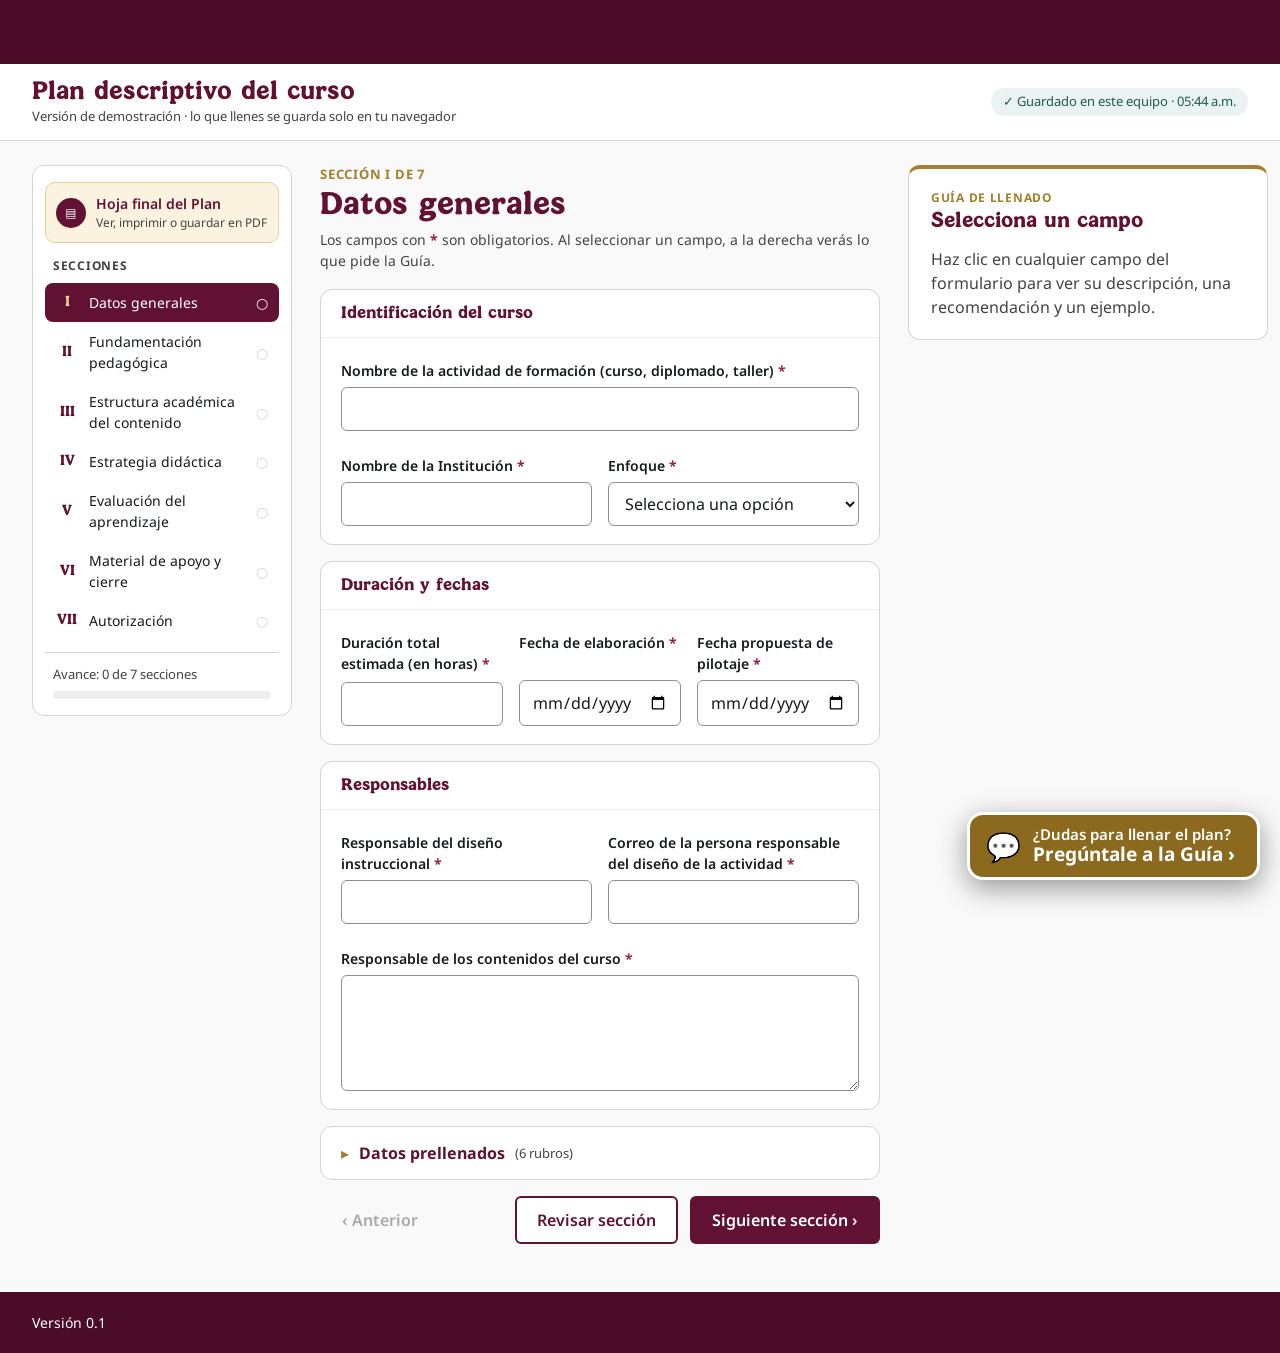
==== index.html @ 4b9a834b "Versión de demostración del Plan descriptivo (sin logos, sin video, sin nube)" ====
<!doctype html>
<html lang="es">
<head>
  <meta charset="utf-8">
  <meta name="viewport" content="width=device-width, initial-scale=1">
  <title>Plan descriptivo del curso</title>
  <link rel="icon" href="favicon.svg" type="image/svg+xml">
  <link rel="stylesheet" href="css/estilos.css">
  <script type="module" src="js/app.js"></script>
  <script type="module" src="js/nube.js"></script>
  <script type="module" src="js/asistente.js"></script>
</head>
<body>
  <header class="snd-header">
  </header>

  <div class="barra-titulo">
    <div class="barra-titulo__marca">
      <div>
        <h1>Plan descriptivo del curso</h1>
        <p>Versión de demostración · lo que llenes se guarda solo en tu navegador</p>
      </div>
    </div>
    <span id="estado-guardado" class="estado" role="status" aria-live="polite"></span>
  </div>

  <div class="disposicion">
    <!-- Izquierda: secciones y avance -->
    <nav class="menu" aria-label="Secciones del plan descriptivo">
      <button type="button" id="menu-video" class="menu__video" hidden>
        <span class="menu__video-icono" aria-hidden="true">▶</span>
        <span>Video tutorial<small>Cómo llenar el plan · 15 min</small></span>
      </button>
      <a href="plan.html" id="menu-hoja" class="menu__video" target="_blank" rel="noopener">
        <span class="menu__video-icono" aria-hidden="true">▤</span>
        <span>Hoja final del Plan<small>Ver, imprimir o guardar en PDF</small></span>
      </a>
      <button type="button" id="menu-nube" class="menu__video" hidden>
        <span class="menu__video-icono" aria-hidden="true">☁</span>
        <span>Guardar en la nube<small id="menu-nube-folio">Guardar o abrir con folio</small></span>
      </button>
      <p class="menu__titulo">Secciones</p>
      <ol id="menu-secciones" class="menu__lista"></ol>
      <div class="avance">
        <p class="avance__texto" id="avance-texto"></p>
        <div class="avance__barra" aria-hidden="true"><div class="avance__relleno" id="avance-relleno"></div></div>
      </div>
    </nav>

    <!-- Centro: formulario de la sección -->
    <main class="contenido" aria-labelledby="titulo-seccion">
      <!-- Vista del video tutorial -->
      <section id="vista-video" class="video" hidden aria-labelledby="titulo-video">
        <p class="contenido__seccion">Video tutorial</p>
        <h2 id="titulo-video">Cómo llenar el plan descriptivo</h2>
        <div class="video__marco">
          <video id="reproductor" controls preload="metadata" playsinline></video>
        </div>
        <p class="video__ahora" id="capitulo-actual" aria-live="polite"></p>
        <button type="button" id="volver-seccion" class="boton boton--secundario">‹ Volver al formulario</button>
      </section>

      <!-- Vista del formulario de una sección -->
      <div id="vista-seccion">
      <div class="contenido__cabeza">
        <div>
          <p class="contenido__seccion" id="numero-seccion"></p>
          <h2 id="titulo-seccion"></h2>
        </div>
        <button type="button" id="ver-video" class="boton boton--video" hidden>▶ Ver esta parte en el video</button>
      </div>
      <p class="contenido__ayuda">Los campos con <span class="obligatorio">*</span> son obligatorios. Al seleccionar un campo, a la derecha verás lo que pide la Guía.</p>
      <form id="formulario" novalidate></form>
      <div class="acciones">
        <button type="button" id="anterior" class="boton boton--fantasma">‹ Anterior</button>
        <span class="acciones__espacio"></span>
        <button type="button" id="revisar" class="boton boton--secundario">Revisar sección</button>
        <button type="button" id="siguiente" class="boton boton--primario">Siguiente sección ›</button>
      </div>
      </div>
    </main>

    <!-- Derecha: Guía del campo activo -->
    <!-- Derecha (vista de video): capítulos -->
    <aside class="capitulos" id="panel-capitulos" hidden aria-labelledby="capitulos-titulo">
      <p class="guia__etiqueta">Capítulos</p>
      <h3 id="capitulos-titulo">Ir a una parte del video</h3>
      <ol id="lista-capitulos" class="capitulos__lista"></ol>
    </aside>

    <aside class="guia" aria-live="polite" aria-labelledby="guia-titulo">
      <p class="guia__etiqueta">Guía de llenado</p>
      <h3 id="guia-titulo">Selecciona un campo</h3>
      <div id="guia-contenido">
        <p class="guia__vacia">Haz clic en cualquier campo del formulario para ver su descripción, una recomendación y un ejemplo.</p>
      </div>
    </aside>
  </div>

  <!-- Ventana "Guardar en la nube" con el semáforo del estado (public/js/nube.js) -->
  <dialog id="dialogo-nube" class="nube" aria-labelledby="nube-titulo">
    <div class="nube__cabeza">
      <h2 id="nube-titulo">Guardar en la nube institucional</h2>
      <button type="button" id="nube-cerrar" class="nube__cerrar" aria-label="Cerrar">×</button>
    </div>
    <div id="nube-estado" class="nube__estado" hidden></div>
    <section class="nube__parte">
      <h3>Guardar este plan</h3>
      <p>Se guardará todo lo que llevas capturado en la carpeta de este curso en la nube institucional. Puedes volver a guardarlo las veces que quieras: cada vez queda como una versión nueva.</p>
      <div class="nube__botones">
        <button type="button" id="nube-enviar" class="boton boton--primario">Guardar en la nube</button>
        <button type="button" id="nube-revision" class="boton boton--secundario" hidden>Enviar a revisión</button>
      </div>
      <p id="nube-revision-nota" class="nube__nota" hidden></p>
    </section>
    <section class="nube__parte">
      <h3>Abrir un plan guardado</h3>
      <p>Escribe el folio y el correo del responsable del diseño. Lo que tengas ahora en este navegador se reemplazará.</p>
      <div class="nube__recuperar">
        <label for="nube-folio-entrada" class="nube__oculto">Folio</label>
        <input type="text" id="nube-folio-entrada" class="nube__folio-entrada" placeholder="PD-XXXXXXXX" autocomplete="off" spellcheck="false">
        <label for="nube-correo-entrada" class="nube__oculto">Correo del responsable del diseño</label>
        <input type="email" id="nube-correo-entrada" placeholder="correo@ejemplo.gob.mx" autocomplete="email">
        <button type="button" id="nube-recuperar" class="boton boton--secundario">Abrir</button>
      </div>
    </section>
    <details class="nube__parte nube__dceve">
      <summary>Revisión (solo DCEVE)</summary>
      <p>Para abrir un plan y cambiar su estado se necesita la clave de revisión.</p>
      <div class="nube__recuperar">
        <label for="rev-folio" class="nube__oculto">Folio</label>
        <input type="text" id="rev-folio" class="nube__folio-entrada" placeholder="PD-XXXXXXXX" autocomplete="off" spellcheck="false">
        <label for="rev-clave" class="nube__oculto">Clave de revisión</label>
        <input type="password" id="rev-clave" placeholder="Clave de revisión" autocomplete="off">
        <button type="button" id="rev-abrir" class="boton boton--secundario">Abrir</button>
      </div>
      <label for="rev-estado" class="nube__etiqueta">Nuevo estado</label>
      <select id="rev-estado">
        <option value="">Selecciona…</option>
        <option value="observaciones">🔴 Con observaciones</option>
        <option value="autorizado">🟢 Autorizado</option>
        <option value="elaboracion">⚪ Regresar a «En elaboración»</option>
      </select>
      <label for="rev-comentario" class="nube__etiqueta">Observaciones para la persona responsable</label>
      <textarea id="rev-comentario" rows="3" placeholder="Qué debe corregir (obligatorio si hay observaciones)"></textarea>
      <button type="button" id="rev-cambiar" class="boton boton--primario">Cambiar estado</button>
    </details>
    <p id="nube-mensaje" class="nube__mensaje" role="status" aria-live="polite"></p>
  </dialog>

  <!-- "Pregúntale a la Guía": responde solo con el texto de la Guía de llenado (public/js/asistente.js) -->
  <button type="button" id="asistente-abrir" class="asistente-abrir" aria-controls="asistente" aria-expanded="false">
    <span class="asistente-abrir__icono" aria-hidden="true">💬</span>
    <span class="asistente-abrir__texto"><small>¿Dudas para llenar el plan?</small><strong>Pregúntale a la Guía ›</strong></span>
  </button>
  <section id="asistente" class="asistente" hidden aria-labelledby="asistente-titulo">
    <div class="asistente__cabeza">
      <h2 id="asistente-titulo">Pregúntale a la Guía</h2>
      <button type="button" id="asistente-cerrar" class="nube__cerrar" aria-label="Cerrar">×</button>
    </div>
    <div id="asistente-conversacion" class="asistente__conversacion" role="log" aria-live="polite"></div>
    <form id="asistente-formulario" class="asistente__pie">
      <label for="asistente-pregunta" class="nube__oculto">Escribe tu pregunta</label>
      <input type="text" id="asistente-pregunta" placeholder="Escribe tu pregunta" autocomplete="off" maxlength="300">
      <button type="submit" class="boton boton--primario">Enviar</button>
    </form>
  </section>

  <footer class="snd-footer">
    <span>Versión 0.1</span>
  </footer>
</body>
</html>
---- css/estilos.css ----
/* Estilos del asistente "Plan descriptivo" — Sistema Nacional de Diseño, paleta guinda (proyecto federal).
   Patria solo en títulos; Noto Sans en todo lo demás. Las fuentes viven en /snd/fuentes (sin internet).
   Disposición: menú de secciones (izquierda) · formulario en bloques (centro) · Guía fija (derecha). */
@font-face { font-family: "Patria"; src: url("../snd/fuentes/Patria_Regular.otf") format("opentype"); font-weight: 400; font-display: swap; }
@font-face { font-family: "Patria"; src: url("../snd/fuentes/Patria_Bold.otf") format("opentype"); font-weight: 700; font-display: swap; }
@font-face { font-family: "Noto Sans"; src: url("../snd/fuentes/NotoSans.ttf") format("truetype"); font-weight: 100 900; font-display: swap; }

:root {
  --guinda-950: #4A0C26;
  --guinda-900: #611232;
  --guinda-700: #9B2247;
  --guinda-50: #FBF6F8;
  --dorado: #A57F2C;
  --dorado-claro: #E6D194;
  --fondo: #F9F9F9;
  --blanco: #FFFFFF;
  --texto: #161A1D;
  --texto-2: #434343;
  --borde: #D4D4D4;
  --foco: #CE92A6;
  --error: #9B0F15;
  --exito: #1E5B4F;
  --menu: 260px;
}

* { box-sizing: border-box; }
/* La página ocupa al menos toda la pantalla: así el pie siempre queda hasta abajo */
body { margin: 0; min-height: 100vh; display: flex; flex-direction: column; background: var(--fondo); color: var(--texto); font-family: "Noto Sans", system-ui, sans-serif; font-size: 16px; line-height: 1.5; }
h1, h2, h3 { font-family: "Patria", Georgia, serif; font-weight: 700; color: var(--guinda-900); line-height: 1.2; }

/* ---------- Encabezado y pie oficiales ---------- */
.snd-header { background: var(--guinda-950); height: 64px; display: flex; align-items: center; padding: 0 32px; }
.snd-header__logo { height: 40px; }
.snd-footer { background: var(--guinda-950); color: var(--blanco); display: flex; align-items: center; justify-content: space-between; padding: 20px 32px; margin-top: auto; font-size: 14px; }
.snd-footer__logo { height: 36px; }

/* ---------- Barra de título (una sola franja) ---------- */
.barra-titulo { background: var(--blanco); border-bottom: 1px solid var(--borde); display: flex; align-items: center; justify-content: space-between; gap: 16px; padding: 14px 32px; }
.barra-titulo__marca { display: flex; align-items: center; gap: 18px; }
.barra-titulo__logo { height: 40px; }
.barra-titulo__separador { width: 1px; height: 40px; background: var(--dorado-claro); }
.barra-titulo h1 { font-size: 24px; margin: 0; }
.barra-titulo p { margin: 0; font-size: 13px; color: var(--texto-2); }
.estado { font-size: 13px; color: var(--exito); background: #EAF3F1; border-radius: 999px; padding: 4px 12px; white-space: nowrap; }
.estado:empty { display: none; }
.estado--alerta { color: var(--error); background: #FBECEC; }

/* ---------- Tres columnas ---------- */
/* Usa casi todo el ancho de la pantalla: el formulario y la Guía crecen (en monitores grandes hasta 2200 px) */
.disposicion { width: 100%; max-width: 2200px; margin: 24px auto 48px; padding: 0 32px; display: grid; grid-template-columns: var(--menu) minmax(560px, 1.6fr) minmax(360px, 1fr); gap: 28px; align-items: start; }

/* Menú de secciones */
.menu { position: sticky; top: 16px; background: var(--blanco); border: 1px solid var(--borde); border-radius: 12px; padding: 16px 12px; }
.menu__titulo { margin: 0 8px 8px; font-size: 12px; font-weight: 700; letter-spacing: .06em; text-transform: uppercase; color: var(--texto-2); }
.menu__lista { list-style: none; margin: 0; padding: 0; }
.menu__boton { width: 100%; display: grid; grid-template-columns: 28px 1fr 18px; align-items: center; gap: 8px; text-align: left; font: inherit; font-size: 14px; color: var(--texto); background: none; border: 0; border-radius: 8px; padding: 9px 8px; cursor: pointer; }
.menu__boton:hover { background: var(--guinda-50); }
.menu__boton:focus-visible { outline: 3px solid var(--foco); }
.menu__num { font-family: "Patria", serif; font-weight: 700; color: var(--guinda-900); text-align: center; }
.menu__estado { font-size: 14px; text-align: center; color: var(--borde); }
.menu__item--activo .menu__boton { background: var(--guinda-900); color: var(--blanco); }
.menu__item--activo .menu__num { color: var(--dorado-claro); }
.menu__item--completo .menu__estado { color: var(--exito); }
.menu__item--activo .menu__estado { color: var(--blanco); }
.menu__item--pendiente .menu__boton { color: #8F8F8F; cursor: default; }
.menu__item--pendiente .menu__boton:hover { background: none; }
.avance { border-top: 1px solid var(--borde); margin-top: 12px; padding: 12px 8px 0; }
.avance__texto { margin: 0 0 6px; font-size: 13px; color: var(--texto-2); }
.avance__barra { height: 8px; background: #EEE; border-radius: 999px; overflow: hidden; }
.avance__relleno { height: 100%; width: 0; background: var(--guinda-900); transition: width .3s; }

/* Contenido central */
.contenido__seccion { margin: 0; font-size: 13px; font-weight: 700; letter-spacing: .06em; text-transform: uppercase; color: var(--dorado); }
.contenido h2 { font-size: 30px; margin: 2px 0 6px; }
.contenido__ayuda { margin: 0 0 18px; color: var(--texto-2); font-size: 14px; }
.obligatorio { color: var(--guinda-700); font-weight: 700; }

.bloque { background: var(--blanco); border: 1px solid var(--borde); border-radius: 12px; margin-bottom: 16px; }
.bloque__titulo { display: flex; align-items: center; gap: 10px; margin: 0; padding: 14px 20px; border-bottom: 1px solid #EEE; font-size: 16px; font-weight: 700; color: var(--guinda-900); }
.bloque__cuerpo { display: grid; grid-template-columns: repeat(6, minmax(0, 1fr)); gap: 4px 16px; padding: 14px 20px 6px; }
.bloque__nota { grid-column: 1 / -1; margin: 0 0 6px; font-size: 14px; color: var(--texto-2); }
details.bloque > summary { list-style: none; cursor: pointer; }
details.bloque > summary::-webkit-details-marker { display: none; }
details.bloque > summary::before { content: "▸"; color: var(--dorado); transition: transform .15s; }
details.bloque[open] > summary::before { transform: rotate(90deg); }
details.bloque:not([open]) > summary { border-bottom: 0; }
.bloque__contador { font-weight: 400; font-size: 13px; color: var(--texto-2); }

.campo { grid-column: span 6; display: flex; flex-direction: column; padding: 8px 10px 12px; margin: 0 -10px; border-radius: 8px; transition: background .15s; }
.campo--3 { grid-column: span 3; }
.campo--2 { grid-column: span 2; }
.campo--activo { background: var(--guinda-50); }
.campo label { display: block; font-weight: 600; font-size: 14px; margin-bottom: auto; padding-bottom: 6px; }   /* empuja la casilla abajo: quedan parejas en el renglón */
.campo input, .campo select, .campo textarea { width: 100%; font: inherit; color: var(--texto); background: var(--blanco); border: 1px solid #8F8F8F; border-radius: 6px; padding: 9px 12px; }
.campo textarea { min-height: 96px; resize: vertical; }
.campo input:focus, .campo select:focus, .campo textarea:focus { outline: 3px solid var(--foco); outline-offset: 1px; border-color: var(--guinda-900); }
.campo input[readonly] { background: #F3F3F3; color: var(--texto-2); }
.campo--error input, .campo--error select, .campo--error textarea { border-color: var(--error); border-width: 2px; }
.campo__error { color: var(--error); font-size: 13px; margin: 4px 0 0; }

.acciones { display: flex; align-items: center; gap: 12px; flex-wrap: wrap; margin-top: 8px; }
.acciones__espacio { flex: 1; }
.boton { font: inherit; font-weight: 600; border-radius: 6px; padding: 10px 20px; cursor: pointer; border: 2px solid var(--guinda-900); }
.boton:focus-visible { outline: 3px solid var(--foco); outline-offset: 2px; }
.boton--primario { background: var(--guinda-900); color: var(--blanco); }
.boton--primario:hover { background: var(--guinda-950); }
.boton--secundario { background: var(--blanco); color: var(--guinda-900); }
.boton--fantasma { background: none; border-color: transparent; color: var(--guinda-900); }
.boton:disabled { background: #DDDDDD; border-color: #DDDDDD; color: #AAAAAA; cursor: not-allowed; }
.boton--fantasma:disabled { background: none; border-color: transparent; }

/* Guía */
/* La Guía se desliza hasta quedar a la altura del campo seleccionado (app.js le pone margin-top) */
.guia { position: relative; background: var(--blanco); border: 1px solid var(--borde); border-top: 4px solid var(--dorado); border-radius: 12px; padding: 20px 22px; transition: margin-top .35s ease; }
.guia--con-flecha::before { content: ""; position: absolute; left: -9px; top: var(--flecha, 28px); width: 16px; height: 16px; background: var(--blanco); border-left: 1px solid var(--borde); border-bottom: 1px solid var(--borde); transform: rotate(45deg); transition: top .35s ease; }
.guia__etiqueta { margin: 0 0 2px; font-size: 12px; font-weight: 700; letter-spacing: .06em; text-transform: uppercase; color: var(--dorado); }
.guia h3 { font-size: 20px; margin: 0 0 14px; }
.guia__vacia { color: var(--texto-2); margin: 0; }
.guia__bloque { margin-bottom: 16px; }
.guia__bloque h4 { margin: 0 0 4px; font-size: 14px; color: var(--guinda-900); }
.guia__bloque p { margin: 0; white-space: pre-line; font-size: 15px; }
.guia__bloque p { overflow-wrap: anywhere; }   /* enlaces largos (ej. referencias APA) no se salen del panel */
.guia__ejemplo { background: var(--fondo); border-left: 4px solid var(--dorado); padding: 10px 14px; border-radius: 6px; }
.guia__aviso { background: #FBF3DF; border-radius: 6px; padding: 10px 12px; font-size: 14px; margin: 0 0 14px; }

/* ---------- Pantallas más chicas ---------- */
@media (max-width: 1200px) {
  .disposicion { grid-template-columns: var(--menu) minmax(0, 1fr); }
  .guia { grid-column: 2; margin-top: 0 !important; }
  .guia--con-flecha::before { display: none; }
}
@media (max-width: 800px) {
  .disposicion { grid-template-columns: 1fr; }
  .menu { position: static; }
  .guia { grid-column: auto; }
  .campo--3, .campo--2 { grid-column: span 6; }
  .barra-titulo { flex-wrap: wrap; padding: 12px 16px; }
  .barra-titulo p { display: none; }
}

/* ---------- Lista de temas (objetivos específicos y otros rubros por tema) ---------- */
fieldset.campo { border: 0; min-width: 0; }
.temas legend { font-weight: 600; font-size: 14px; padding: 0; margin-bottom: 2px; }
.temas__ayuda { margin: 0 0 10px; font-size: 13px; color: var(--texto-2); }
.temas__lista { list-style: none; margin: 0 0 10px; padding: 0; display: grid; gap: 10px; }
.temas__item { display: grid; grid-template-columns: 74px minmax(0, 1fr) 76px; gap: 10px; align-items: start; }   /* la 3.ª columna (Quitar) siempre reservada: casillas parejas */
.temas__etiqueta { font-family: "Patria", serif; font-weight: 700; color: var(--guinda-900); padding-top: 9px; margin: 0 !important; }
.temas__item textarea { min-height: 64px; }
.temas__quitar { padding: 8px 10px; font-size: 14px; }
.temas__agregar { align-self: flex-start; padding: 8px 16px; font-size: 14px; }

/* ---------- Sección III: una tarjeta por tema ---------- */
.detalle { gap: 14px; }
.tema { border: 1px solid var(--borde); border-left: 4px solid var(--guinda-900); border-radius: 10px; padding: 14px 16px; background: var(--blanco); }
.tema.campo--activo { background: var(--guinda-50); }
.tema__titulo { margin: 0 0 4px; font-family: "Patria", serif; font-size: 17px; color: var(--guinda-900); }
.tema__objetivo { margin: 0 0 12px; font-size: 14px; color: var(--texto-2); }
.tema__fila { display: grid; grid-template-columns: minmax(0, 1fr) 130px; gap: 16px; margin-bottom: 10px; }
.tema label, .tema__subtitulo { display: block; font-weight: 600; font-size: 14px; margin: 0 0 6px; }
.tema textarea, .tema input { width: 100%; font: inherit; border: 1px solid #8F8F8F; border-radius: 6px; padding: 9px 12px; background: var(--blanco); }
.tema textarea:focus, .tema input:focus { outline: 3px solid var(--foco); outline-offset: 1px; border-color: var(--guinda-900); }
.tema__subtemas { list-style: none; margin: 0 0 10px; padding: 0; display: grid; gap: 8px; }
.tema__subtema { display: grid; grid-template-columns: 52px minmax(0, 1fr) 76px; gap: 10px; align-items: center; }
.tema__subtema .temas__etiqueta { padding-top: 0; }
.subcampo--error { border-color: var(--error) !important; border-width: 2px !important; }
.detalle__resumen { margin: 0; padding: 10px 14px; border-radius: 8px; background: var(--fondo); font-size: 14px; }
.detalle__resumen--ok { background: #EAF3F1; color: var(--exito); }
.detalle__resumen--aviso { background: #FBF3DF; color: #5C4310; }
.detalle__vacio { border: 1px dashed var(--borde); border-radius: 10px; padding: 18px; text-align: center; }
.detalle__vacio p { margin: 0 0 12px; color: var(--texto-2); }

/* ---------- Sección IV: listas por tema ---------- */
.tema__opciones { display: grid; gap: 14px; }
.tema__eleccion { display: grid; gap: 12px; }
.tema__eleccion--2 { grid-template-columns: repeat(2, minmax(0, 1fr)); }
.tema select { width: 100%; font: inherit; border: 1px solid #8F8F8F; border-radius: 6px; padding: 9px 12px; background: var(--blanco); }
.tema select:focus { outline: 3px solid var(--foco); outline-offset: 1px; border-color: var(--guinda-900); }
.tema__opciones--linea { grid-template-columns: minmax(0, 1fr) minmax(0, 1fr) 150px; align-items: end; }   /* sección V: evidencia, instrumento y % en un renglón */
.tema--extra { border-left-color: var(--dorado-claro); border-style: dashed; border-left-style: solid; }
@media (max-width: 700px) { .tema__eleccion--2, .tema__opciones--linea { grid-template-columns: minmax(0, 1fr); } }

/* ---------- Video tutorial ---------- */
.menu__video { width: 100%; display: flex; align-items: center; gap: 10px; text-align: left; font: inherit; font-weight: 600; font-size: 14px; color: var(--guinda-900); background: #FBF3DF; border: 1px solid var(--dorado-claro); border-radius: 10px; padding: 10px; margin-bottom: 14px; cursor: pointer; }
.menu__video small { display: block; font-weight: 400; font-size: 12px; color: var(--texto-2); }
a.menu__video { text-decoration: none; }   /* botón "Hoja final del Plan" (es un enlace) */
.menu__video:hover { background: #F6EACB; }
.menu__video:focus-visible { outline: 3px solid var(--foco); }
.menu__video--activo { background: var(--guinda-900); border-color: var(--guinda-900); color: var(--blanco); }
.menu__video--activo small { color: var(--dorado-claro); }
.menu__video-icono { display: grid; place-items: center; width: 30px; height: 30px; border-radius: 50%; background: var(--guinda-900); color: var(--blanco); font-size: 12px; flex: none; }
.menu__video--activo .menu__video-icono { background: var(--dorado); }

.contenido__cabeza { display: flex; align-items: flex-end; justify-content: space-between; gap: 16px; flex-wrap: wrap; }
.boton--video { background: #FBF3DF; border-color: var(--dorado-claro); color: var(--guinda-900); font-size: 14px; padding: 8px 14px; margin-bottom: 8px; }
.boton--video:hover { background: #F6EACB; }

.video h2 { font-size: 30px; margin: 2px 0 14px; }
.video__marco { background: #000; border-radius: 12px; overflow: hidden; aspect-ratio: 16 / 9; box-shadow: 0 10px 30px rgba(74, 12, 38, .18); }
.video__marco video { width: 100%; height: 100%; display: block; }
.video__ahora { margin: 14px 0; font-size: 15px; color: var(--texto-2); }
.video__ahora strong { color: var(--guinda-900); }

.capitulos { background: var(--blanco); border: 1px solid var(--borde); border-top: 4px solid var(--dorado); border-radius: 12px; padding: 20px 22px; position: sticky; top: 16px; max-height: calc(100vh - 32px); overflow: auto; }
.capitulos h3 { font-size: 20px; margin: 0 0 12px; }
.capitulos__lista { list-style: none; margin: 0; padding: 0; }
.capitulos__parte { margin: 14px 0 4px; font-size: 12px; font-weight: 700; letter-spacing: .05em; text-transform: uppercase; color: var(--dorado); }
.capitulos__boton { width: 100%; display: grid; grid-template-columns: 52px 1fr; gap: 8px; text-align: left; font: inherit; font-size: 14px; color: var(--texto); background: none; border: 0; border-radius: 8px; padding: 8px; cursor: pointer; }
.capitulos__boton:hover { background: var(--guinda-50); }
.capitulos__boton:focus-visible { outline: 3px solid var(--foco); }
.capitulos__tiempo { font-variant-numeric: tabular-nums; color: var(--texto-2); }
.capitulos__boton--actual { background: var(--guinda-900); color: var(--blanco); }
.capitulos__boton--actual .capitulos__tiempo { color: var(--dorado-claro); }
@media (max-width: 1200px) { .capitulos { grid-column: 2; position: static; max-height: none; } }
@media (max-width: 800px) { .capitulos { grid-column: auto; } }

/* ---------- Ventana "Guardar en la nube" ---------- */
.nube { max-height: calc(100vh - 32px); overflow: auto; width: min(560px, calc(100vw - 32px)); border: 0; border-radius: 12px; padding: 0; box-shadow: 0 20px 60px rgba(0, 0, 0, .35); color: var(--texto); }
.nube::backdrop { background: rgba(22, 26, 29, .55); }
.nube__cabeza { display: flex; align-items: center; justify-content: space-between; gap: 12px; padding: 16px 20px; background: var(--guinda-900); }
.nube__cabeza h2 { margin: 0; color: var(--blanco); font-size: 20px; }
.nube__cerrar { font: inherit; font-size: 26px; line-height: 1; color: var(--blanco); background: none; border: 0; cursor: pointer; padding: 0 4px; }
.nube__cerrar:focus-visible { outline: 3px solid var(--foco); }
.nube__estado { margin: 16px 20px 0; padding: 12px 14px; border-radius: 8px; background: var(--fondo); border: 1px solid var(--borde); font-size: 14px; }
.nube__estado p { margin: 0; }
.nube__estado p + p { margin-top: 6px; }
.nube__estado strong.nube__folio-num { font-size: 17px; letter-spacing: .04em; }
.nube__observaciones { background: #FBEAEA; border-radius: 6px; padding: 8px 10px; color: #6B1015; white-space: pre-line; }
.nube__botones { display: flex; gap: 10px; flex-wrap: wrap; }
.nube__nota { margin: 10px 0 0 !important; font-size: 13px !important; color: var(--texto-2); }
.nube__dceve summary { font-family: "Patria", Georgia, serif; font-weight: 700; color: var(--guinda-900); cursor: pointer; font-size: 16px; }
.nube__dceve[open] summary { margin-bottom: 8px; }
.nube__dceve select, .nube__dceve textarea { width: 100%; font: inherit; border: 1px solid #8F8F8F; border-radius: 6px; padding: 9px 12px; margin-bottom: 10px; background: var(--blanco); }
.nube__dceve select:focus, .nube__dceve textarea:focus { outline: 3px solid var(--foco); outline-offset: 1px; border-color: var(--guinda-900); }
.nube__etiqueta { display: block; font-weight: 600; font-size: 14px; margin: 12px 0 6px; }
/* semáforo */
.semaforo { display: inline-flex; align-items: center; gap: 6px; font-weight: 600; }
.semaforo::before { content: ""; width: 12px; height: 12px; border-radius: 50%; border: 1px solid rgba(0, 0, 0, .25); background: #BDBDBD; flex: none; }
.semaforo--revision::before { background: #E5B800; }
.semaforo--observaciones::before { background: #C62828; }
.semaforo--autorizado::before { background: #2E7D32; }
.nube__parte { padding: 14px 20px; border-bottom: 1px solid var(--borde); }
.nube__parte h3 { margin: 0 0 8px; font-size: 17px; }
.nube__parte p { margin: 0 0 10px; font-size: 14px; }
.nube__recuperar { display: flex; gap: 10px; flex-wrap: wrap; }
.nube__recuperar input { flex: 1 1 140px; min-width: 0; font: inherit; border: 1px solid #8F8F8F; border-radius: 6px; padding: 9px 12px; }
.nube__folio-entrada { text-transform: uppercase; letter-spacing: .04em; }
.nube__recuperar input:focus { outline: 3px solid var(--foco); outline-offset: 1px; border-color: var(--guinda-900); }
.nube__mensaje { margin: 0; padding: 12px 20px 16px; font-size: 14px; min-height: 1.5em; }
.nube__mensaje--ok { color: var(--exito); }
.nube__mensaje--error { color: var(--error); }
.nube__oculto { position: absolute; width: 1px; height: 1px; overflow: hidden; clip: rect(0 0 0 0); }

/* ---------- "Pregúntale a la Guía" (botón fijo abajo a la derecha y su ventana) ---------- */
/* Dorado oscuro (no guinda) para que se distinga del encabezado, el menú y el pie; letra blanca con contraste 5:1 */
.asistente-abrir { position: fixed; right: 20px; bottom: 20px; z-index: 40; display: flex; align-items: center; gap: 12px; min-height: 64px; font: inherit; text-align: left; background: #8B6A1F; color: var(--blanco); border: 3px solid var(--blanco); border-radius: 16px; padding: 10px 22px 10px 16px; cursor: pointer; box-shadow: 0 8px 28px rgba(0, 0, 0, .4); animation: asistente-brillo 1.4s ease-in-out 3; }
.asistente-abrir:hover { background: #73571A; }
.asistente-abrir:focus-visible { outline: 3px solid var(--guinda-900); outline-offset: 3px; }
.asistente-abrir__icono { font-size: 28px; line-height: 1; }
.asistente-abrir__texto { display: flex; flex-direction: column; line-height: 1.25; }
.asistente-abrir__texto small { font-size: 15px; font-weight: 600; }
.asistente-abrir__texto strong { font-size: 19px; font-weight: 700; }
/* Brilla 3 veces al abrir la página para que se note (no se mueve si la persona pidió menos animación) */
@keyframes asistente-brillo { 50% { box-shadow: 0 8px 28px rgba(0, 0, 0, .4), 0 0 0 10px rgba(230, 209, 148, .75); } }
@media (prefers-reduced-motion: reduce) { .asistente-abrir { animation: none; } }
.asistente { position: fixed; right: 20px; bottom: 100px; z-index: 41; width: min(420px, calc(100vw - 40px)); height: min(600px, calc(100vh - 130px)); display: flex; flex-direction: column; background: var(--blanco); border-radius: 12px; box-shadow: 0 20px 60px rgba(0, 0, 0, .35); overflow: hidden; }
.asistente[hidden] { display: none; }
.asistente__cabeza { background: var(--guinda-900); color: var(--blanco); display: flex; align-items: center; justify-content: space-between; padding: 12px 16px; }
.asistente__cabeza h2 { margin: 0; font-size: 18px; color: var(--blanco); }
.asistente__conversacion { flex: 1; overflow-y: auto; padding: 14px; display: flex; flex-direction: column; gap: 10px; background: var(--fondo); }
.asistente__msj { border-radius: 10px; padding: 10px 12px; font-size: 15px; max-width: 92%; }
.asistente__msj p { margin: 0 0 6px; }
.asistente__msj p:last-child { margin-bottom: 0; }
.asistente__msj--persona { align-self: flex-end; background: var(--guinda-900); color: var(--blanco); }
.asistente__msj--guia { align-self: flex-start; background: var(--blanco); border: 1px solid var(--borde); }
.asistente__msj .guia__bloque { margin-bottom: 10px; }
.asistente__rubro strong { display: block; color: var(--guinda-900); }
.asistente__rubro small { color: var(--texto-2); }
.asistente__ir { padding: 6px 14px; font-size: 14px; }
.asistente__tambien { margin-top: 10px !important; font-size: 14px; color: var(--texto-2); }
.asistente__chips { display: flex; flex-wrap: wrap; gap: 6px; }
.asistente__chip { font: inherit; font-size: 14px; background: var(--guinda-50); color: var(--guinda-900); border: 1px solid var(--foco); border-radius: 999px; padding: 4px 12px; cursor: pointer; text-align: left; }
.asistente__chip:hover { background: #F3E4EA; }
.asistente__opcion { font-size: 14px; background: var(--fondo); border: 1px solid var(--borde); border-radius: 999px; padding: 4px 12px; }
.asistente__donde { font-size: 14px; color: var(--texto-2); }
.asistente__pie { display: flex; gap: 8px; padding: 10px; border-top: 1px solid var(--borde); }
.asistente__pie input { flex: 1; min-width: 0; font: inherit; padding: 8px 10px; border: 1px solid var(--borde); border-radius: 6px; }
.asistente__pie input:focus { outline: 3px solid var(--foco); border-color: var(--guinda-700); }
.asistente__pie .boton { padding: 8px 14px; }
@media (max-width: 600px) {
  .asistente { inset: 0; width: auto; height: auto; border-radius: 0; }
  .asistente-abrir { right: 12px; bottom: 12px; padding: 8px 16px 8px 12px; }
}

/* Demostración: ocultar botones de video y nube */
.menu__video[hidden] { display: none; }
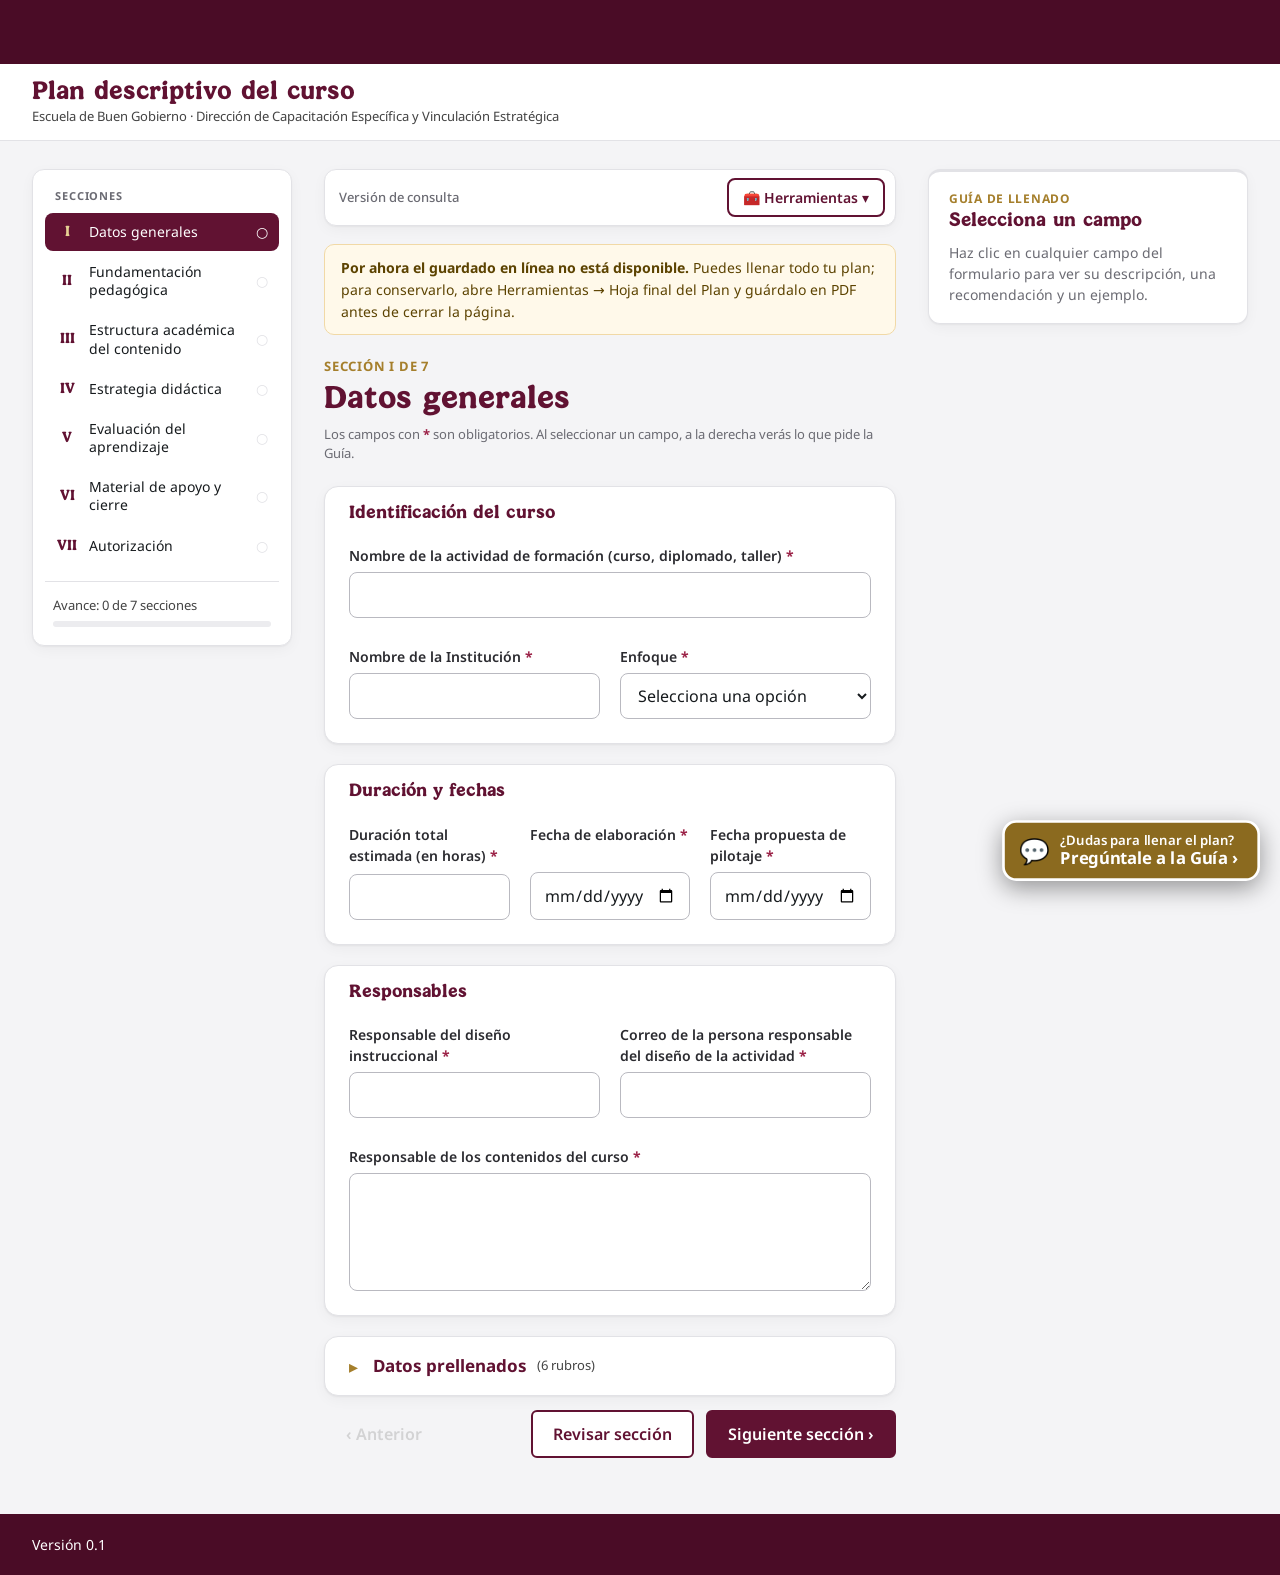
==== commit d1458864: "Publicar la versión actual de la plataforma (diseño nuevo, Herramientas, video nuevo) Co-Authored-By" ====
--- a/index.html
+++ b/index.html
@@ -5,6 +5,7 @@
   <meta name="viewport" content="width=device-width, initial-scale=1">
   <title>Plan descriptivo del curso</title>
   <link rel="icon" href="favicon.svg" type="image/svg+xml">
+  <script src="js/sesion.js"></script>
   <link rel="stylesheet" href="css/estilos.css">
   <script type="module" src="js/app.js"></script>
   <script type="module" src="js/nube.js"></script>
@@ -18,7 +19,7 @@
     <div class="barra-titulo__marca">
       <div>
         <h1>Plan descriptivo del curso</h1>
-        <p>Versión de demostración · lo que llenes se guarda solo en tu navegador</p>
+        <p>Escuela de Buen Gobierno · Dirección de Capacitación Específica y Vinculación Estratégica</p>
       </div>
     </div>
     <span id="estado-guardado" class="estado" role="status" aria-live="polite"></span>
@@ -27,18 +28,6 @@
   <div class="disposicion">
     <!-- Izquierda: secciones y avance -->
     <nav class="menu" aria-label="Secciones del plan descriptivo">
-      <button type="button" id="menu-video" class="menu__video" hidden>
-        <span class="menu__video-icono" aria-hidden="true">▶</span>
-        <span>Video tutorial<small>Cómo llenar el plan · 15 min</small></span>
-      </button>
-      <a href="plan.html" id="menu-hoja" class="menu__video" target="_blank" rel="noopener">
-        <span class="menu__video-icono" aria-hidden="true">▤</span>
-        <span>Hoja final del Plan<small>Ver, imprimir o guardar en PDF</small></span>
-      </a>
-      <button type="button" id="menu-nube" class="menu__video" hidden>
-        <span class="menu__video-icono" aria-hidden="true">☁</span>
-        <span>Guardar en la nube<small id="menu-nube-folio">Guardar o abrir con folio</small></span>
-      </button>
       <p class="menu__titulo">Secciones</p>
       <ol id="menu-secciones" class="menu__lista"></ol>
       <div class="avance">
@@ -49,10 +38,35 @@
 
     <!-- Centro: formulario de la sección -->
     <main class="contenido" aria-labelledby="titulo-seccion">
+      <!-- Barra fija: folio, semáforo, guardar y enviar a la DCEVE (public/js/nube.js) -->
+      <div id="barra-plan" class="barra-plan">
+        <span id="barra-estado" class="barra-plan__estado"></span>
+        <span id="barra-mensaje" class="barra-plan__mensaje" role="status" aria-live="polite"></span>
+        <details id="herramientas" class="herramientas">
+          <summary class="boton boton--secundario">🧰 Herramientas ▾</summary>
+          <div class="herramientas__menu">
+            <button type="button" id="menu-video" class="menu__video">
+              <span class="menu__video-icono" aria-hidden="true">▶</span>
+              <span>Video tutorial<small>Cómo usar la plataforma · 8 min</small></span>
+            </button>
+            <a href="plan.html" id="menu-hoja" class="menu__video" target="_blank" rel="noopener">
+              <span class="menu__video-icono" aria-hidden="true">▤</span>
+              <span>Hoja final del Plan<small>Ver, imprimir o guardar en PDF</small></span>
+            </a>
+            <button type="button" id="menu-abrir" class="menu__video">
+              <span class="menu__video-icono" aria-hidden="true">✎</span>
+              <span>Modificar un plan guardado<small>Con tu folio y tu correo</small></span>
+            </button>
+          </div>
+        </details>
+        <button type="button" id="barra-guardar" class="boton boton--primario">💾 Guardar mi plan</button>
+        <button type="button" id="barra-enviar" class="boton boton--secundario" hidden>📤 Enviar a la DCEVE</button>
+      </div>
+      <p id="aviso-plan" class="aviso-plan" hidden></p>
       <!-- Vista del video tutorial -->
       <section id="vista-video" class="video" hidden aria-labelledby="titulo-video">
         <p class="contenido__seccion">Video tutorial</p>
-        <h2 id="titulo-video">Cómo llenar el plan descriptivo</h2>
+        <h2 id="titulo-video">Cómo usar la plataforma del Plan descriptivo</h2>
         <div class="video__marco">
           <video id="reproductor" controls preload="metadata" playsinline></video>
         </div>
@@ -67,9 +81,9 @@
           <p class="contenido__seccion" id="numero-seccion"></p>
           <h2 id="titulo-seccion"></h2>
         </div>
-        <button type="button" id="ver-video" class="boton boton--video" hidden>▶ Ver esta parte en el video</button>
       </div>
       <p class="contenido__ayuda">Los campos con <span class="obligatorio">*</span> son obligatorios. Al seleccionar un campo, a la derecha verás lo que pide la Guía.</p>
+      <div id="obs-seccion" class="aviso-plan aviso-plan--rojo obs-seccion" hidden></div>
       <form id="formulario" novalidate></form>
       <div class="acciones">
         <button type="button" id="anterior" class="boton boton--fantasma">‹ Anterior</button>
@@ -97,55 +111,55 @@
     </aside>
   </div>
 
-  <!-- Ventana "Guardar en la nube" con el semáforo del estado (public/js/nube.js) -->
-  <dialog id="dialogo-nube" class="nube" aria-labelledby="nube-titulo">
+  <!-- Ventanita: pedir folio y correo para modificar un plan guardado -->
+  <dialog id="dialogo-abrir" class="nube" aria-labelledby="abrir-titulo">
     <div class="nube__cabeza">
-      <h2 id="nube-titulo">Guardar en la nube institucional</h2>
-      <button type="button" id="nube-cerrar" class="nube__cerrar" aria-label="Cerrar">×</button>
+      <h2 id="abrir-titulo">Modificar un plan guardado</h2>
+      <button type="button" class="nube__cerrar" data-cerrar aria-label="Cerrar">×</button>
     </div>
-    <div id="nube-estado" class="nube__estado" hidden></div>
-    <section class="nube__parte">
-      <h3>Guardar este plan</h3>
-      <p>Se guardará todo lo que llevas capturado en la carpeta de este curso en la nube institucional. Puedes volver a guardarlo las veces que quieras: cada vez queda como una versión nueva.</p>
+    <form id="abrir-form" class="nube__parte entrada__form" novalidate>
+      <label for="abrir-folio" class="entrada__etiqueta">Folio</label>
+      <input type="text" id="abrir-folio" class="entrada__campo nube__folio-entrada" placeholder="PD-XXXXXXXX" autocomplete="off" spellcheck="false" maxlength="11">
+      <label for="abrir-correo" class="entrada__etiqueta">Correo del responsable del diseño</label>
+      <p class="entrada__ayuda" id="abrir-correo-ayuda">El mismo que escribiste en «Datos generales».</p>
+      <input type="email" id="abrir-correo" class="entrada__campo" placeholder="correo@ejemplo.gob.mx" autocomplete="email" aria-describedby="abrir-correo-ayuda">
+      <button type="submit" id="abrir-entrar" class="boton boton--primario boton--grande">Abrir mi plan</button>
+      <p class="entrada__ayuda">Tu plan se abrirá en otra pestaña.</p>
+      <p id="abrir-mensaje" class="pantalla__mensaje" role="status" aria-live="polite"></p>
+    </form>
+  </dialog>
+
+  <!-- Ventanita: el folio en grande la primera vez que se guarda -->
+  <dialog id="dialogo-folio" class="nube" aria-labelledby="folio-titulo">
+    <div class="nube__cabeza">
+      <h2 id="folio-titulo">✓ Plan guardado</h2>
+      <button type="button" class="nube__cerrar" data-cerrar aria-label="Cerrar">×</button>
+    </div>
+    <div class="nube__parte nube__folio-vista">
+      <p>Tu folio es:</p>
+      <p id="folio-grande" class="nube__folio-grande"></p>
+      <p>Anótalo junto con tu correo. Los necesitas para volver a abrir tu plan y modificarlo.</p>
+      <div class="nube__botones nube__botones--centro">
+        <button type="button" id="folio-copiar" class="boton boton--secundario">Copiar folio</button>
+        <button type="button" class="boton boton--primario" data-cerrar>Listo</button>
+      </div>
+    </div>
+  </dialog>
+
+  <!-- Ventanita: confirmar el envío a la DCEVE -->
+  <dialog id="dialogo-enviar" class="nube" aria-labelledby="enviar-titulo">
+    <div class="nube__cabeza">
+      <h2 id="enviar-titulo">Enviar a la DCEVE</h2>
+      <button type="button" class="nube__cerrar" data-cerrar aria-label="Cerrar">×</button>
+    </div>
+    <div class="nube__parte">
+      <p>Mientras la DCEVE revisa tu plan <strong>no podrás modificarlo</strong>. ¿Ya terminaste?</p>
       <div class="nube__botones">
-        <button type="button" id="nube-enviar" class="boton boton--primario">Guardar en la nube</button>
-        <button type="button" id="nube-revision" class="boton boton--secundario" hidden>Enviar a revisión</button>
+        <button type="button" id="enviar-si" class="boton boton--primario">Sí, enviar a la DCEVE</button>
+        <button type="button" class="boton boton--secundario" data-cerrar>Cancelar</button>
       </div>
-      <p id="nube-revision-nota" class="nube__nota" hidden></p>
-    </section>
-    <section class="nube__parte">
-      <h3>Abrir un plan guardado</h3>
-      <p>Escribe el folio y el correo del responsable del diseño. Lo que tengas ahora en este navegador se reemplazará.</p>
-      <div class="nube__recuperar">
-        <label for="nube-folio-entrada" class="nube__oculto">Folio</label>
-        <input type="text" id="nube-folio-entrada" class="nube__folio-entrada" placeholder="PD-XXXXXXXX" autocomplete="off" spellcheck="false">
-        <label for="nube-correo-entrada" class="nube__oculto">Correo del responsable del diseño</label>
-        <input type="email" id="nube-correo-entrada" placeholder="correo@ejemplo.gob.mx" autocomplete="email">
-        <button type="button" id="nube-recuperar" class="boton boton--secundario">Abrir</button>
-      </div>
-    </section>
-    <details class="nube__parte nube__dceve">
-      <summary>Revisión (solo DCEVE)</summary>
-      <p>Para abrir un plan y cambiar su estado se necesita la clave de revisión.</p>
-      <div class="nube__recuperar">
-        <label for="rev-folio" class="nube__oculto">Folio</label>
-        <input type="text" id="rev-folio" class="nube__folio-entrada" placeholder="PD-XXXXXXXX" autocomplete="off" spellcheck="false">
-        <label for="rev-clave" class="nube__oculto">Clave de revisión</label>
-        <input type="password" id="rev-clave" placeholder="Clave de revisión" autocomplete="off">
-        <button type="button" id="rev-abrir" class="boton boton--secundario">Abrir</button>
-      </div>
-      <label for="rev-estado" class="nube__etiqueta">Nuevo estado</label>
-      <select id="rev-estado">
-        <option value="">Selecciona…</option>
-        <option value="observaciones">🔴 Con observaciones</option>
-        <option value="autorizado">🟢 Autorizado</option>
-        <option value="elaboracion">⚪ Regresar a «En elaboración»</option>
-      </select>
-      <label for="rev-comentario" class="nube__etiqueta">Observaciones para la persona responsable</label>
-      <textarea id="rev-comentario" rows="3" placeholder="Qué debe corregir (obligatorio si hay observaciones)"></textarea>
-      <button type="button" id="rev-cambiar" class="boton boton--primario">Cambiar estado</button>
-    </details>
-    <p id="nube-mensaje" class="nube__mensaje" role="status" aria-live="polite"></p>
+      <p id="enviar-mensaje" class="pantalla__mensaje" role="status" aria-live="polite"></p>
+    </div>
   </dialog>
 
   <!-- "Pregúntale a la Guía": responde solo con el texto de la Guía de llenado (public/js/asistente.js) -->
--- a/css/estilos.css
+++ b/css/estilos.css
@@ -249,6 +249,18 @@
 .nube__mensaje--ok { color: var(--exito); }
 .nube__mensaje--error { color: var(--error); }
 .nube__oculto { position: absolute; width: 1px; height: 1px; overflow: hidden; clip: rect(0 0 0 0); }
+/* Ventana simplificada: botón grande, folio en grande y enlace "Ábrelo aquí" */
+.boton--grande { font-size: 17px; padding: 13px 22px; }
+.boton:disabled { opacity: .45; cursor: not-allowed; }
+.nube__intro { margin: 0 0 14px !important; font-size: 15px !important; }
+.nube__estado { margin: 0 0 14px; }
+.nube__folio-vista { text-align: center; }
+.nube__folio-vista p { font-size: 15px; }
+.nube__folio-grande { margin: 4px 0 12px !important; font-size: 34px !important; font-weight: 700; letter-spacing: .06em; color: var(--guinda-900); }
+.nube__botones--centro { justify-content: center; }
+.nube__enlace { margin: 0; }
+.nube__boton-enlace { font: inherit; font-size: 15px; font-weight: 600; color: var(--guinda-900); background: none; border: 0; padding: 0; cursor: pointer; text-decoration: underline; text-underline-offset: 3px; }
+.nube__boton-enlace:focus-visible { outline: 3px solid var(--foco); outline-offset: 2px; }
 
 /* ---------- "Pregúntale a la Guía" (botón fijo abajo a la derecha y su ventana) ---------- */
 /* Dorado oscuro (no guinda) para que se distinga del encabezado, el menú y el pie; letra blanca con contraste 5:1 */
@@ -291,5 +303,222 @@
   .asistente-abrir { right: 12px; bottom: 12px; padding: 8px 16px 8px 12px; }
 }
 
-/* Demostración: ocultar botones de video y nube */
-.menu__video[hidden] { display: none; }
+/* ---------- Pantallas: entrada (folio + correo), Mi plan y formulario (public/js/sesion.js y nube.js) ---------- */
+.pantalla { display: none; padding: 40px 16px 56px; }
+#estado-guardado { display: none; }
+.tarjeta { max-width: 620px; margin: 0 auto; background: var(--blanco); border: 1px solid var(--borde); border-radius: 12px; padding: 32px; box-shadow: 0 6px 24px rgba(0, 0, 0, .06); }
+.tarjeta h2 { margin: 0 0 20px; font-size: 26px; color: var(--guinda-900); }
+.entrada__form { display: flex; flex-direction: column; }
+.entrada__etiqueta { font-weight: 700; font-size: 16px; margin: 10px 0 6px; }
+.entrada__ayuda { margin: -2px 0 6px; font-size: 14px; color: var(--texto-2); }
+.entrada__campo { font: inherit; font-size: 18px; border: 1px solid #8F8F8F; border-radius: 8px; padding: 12px 14px; margin-bottom: 8px; }
+.entrada__campo:focus { outline: 3px solid var(--foco); outline-offset: 1px; border-color: var(--guinda-900); }
+.entrada__form .boton--grande { margin-top: 14px; }
+.entrada__o { display: flex; align-items: center; gap: 12px; margin: 24px 0; color: var(--texto-2); }
+.entrada__o::before, .entrada__o::after { content: ""; flex: 1; border-top: 1px solid var(--borde); }
+.entrada__nuevo { width: 100%; }
+.pantalla__etiqueta { margin: 0 0 4px; font-size: 13px; font-weight: 700; letter-spacing: .08em; text-transform: uppercase; color: var(--texto-2); }
+.pantalla__mensaje { margin: 14px 0 0; min-height: 1.4em; font-size: 15px; }
+.mensaje--ok { color: var(--exito); }
+.mensaje--error { color: var(--error); }
+.miplan__recien { margin: 0 0 20px; padding: 18px; border-radius: 10px; background: #EEF6F1; border: 1px solid #B9DBC6; text-align: center; }
+.miplan__recien p { margin: 0 0 6px; font-size: 15px; }
+.miplan__folio-grande { font-size: 34px !important; font-weight: 700; letter-spacing: .06em; color: var(--guinda-900); margin: 4px 0 8px !important; }
+.miplan__datos { margin: 0 0 14px; font-size: 17px; }
+.miplan__separador { margin: 0 10px; color: var(--texto-2); }
+.miplan__observaciones { margin: 0 0 14px; padding: 12px 14px; border-radius: 8px; background: #FBEAEA; color: #6B1015; white-space: pre-line; font-size: 15px; }
+.miplan__aviso { margin: 0 0 14px; padding: 12px 14px; border-radius: 8px; background: #FFF6DF; color: #5C4300; font-size: 15px; }
+.miplan__botones { display: grid; grid-template-columns: 1fr 1fr; gap: 12px; }
+.miplan__botones .boton { text-align: center; text-decoration: none; }
+.miplan__botones .boton[hidden] { display: none; }
+.miplan__confirmar { margin-top: 18px; padding: 16px; border-radius: 10px; border: 2px solid var(--guinda-900); }
+.miplan__confirmar p { margin: 0 0 12px; font-size: 15px; }
+.barra-plan { position: sticky; top: 0; z-index: 5; display: flex; align-items: center; gap: 12px; flex-wrap: wrap; margin: 0 0 16px; padding: 10px 12px; background: var(--blanco); border: 1px solid var(--borde); border-radius: 10px; box-shadow: 0 4px 14px rgba(0, 0, 0, .06); }
+.barra-plan__mensaje { flex: 1; font-size: 14px; min-width: 120px; }
+@media (max-width: 560px) {
+  .tarjeta { padding: 22px 18px; }
+  .miplan__botones { grid-template-columns: 1fr; }
+}
+
+/* Página de revisión de la DCEVE */
+.pantalla--visible { display: block; }
+.rev__linea { border: 0; border-top: 1px solid var(--borde); margin: 26px 0 20px; }
+.rev__ver { display: block; text-align: center; text-decoration: none; margin: 4px 0 18px; }
+.rev__opciones { display: flex; flex-direction: column; gap: 8px; margin-bottom: 6px; }
+.rev__opcion { display: flex; gap: 10px; align-items: center; padding: 10px 12px; border: 1px solid var(--borde); border-radius: 8px; cursor: pointer; font-size: 15px; }
+.rev__opcion:has(input:checked) { border-color: var(--guinda-900); background: #F7EEF1; }
+/* Barra del formulario, aviso del estado y plan bloqueado (en revisión o autorizado) */
+.barra-plan__estado { font-size: 15px; }
+.aviso-plan { margin: 0 0 16px; padding: 12px 14px; border-radius: 8px; background: #FFF6DF; color: #5C4300; font-size: 15px; white-space: pre-line; }
+.aviso-plan--rojo { background: #FBEAEA; color: #6B1015; }
+.plan-bloqueado #formulario { pointer-events: none; opacity: .75; }
+.plan-bloqueado #formulario input, .plan-bloqueado #formulario textarea, .plan-bloqueado #formulario select { background: #F4F4F4; }
+.entrada__form .entrada__ayuda { margin-top: 2px; }
+dialog .entrada__form { padding-bottom: 6px; }
+
+/* Revisión DCEVE: lista y plan por secciones */
+.tarjeta--ancha { max-width: 920px; }
+.rev__cabeza { display: flex; justify-content: space-between; align-items: center; gap: 12px; }
+.rev__cabeza h2 { margin: 0; }
+.rev__lista { display: flex; flex-direction: column; gap: 8px; margin-top: 14px; }
+.rev__fila { display: grid; grid-template-columns: 190px 1fr auto; gap: 12px; align-items: center; padding: 12px 14px; border: 1px solid var(--borde); border-radius: 8px; }
+.rev__fila--pendiente { border-color: #D9B44A; background: #FFFBEF; }
+.rev__fila small { display: block; color: var(--texto-2); }
+.rev__seccion { margin: 18px 0; border: 1px solid var(--borde); border-radius: 10px; overflow: hidden; }
+.rev__seccion h3 { margin: 0; padding: 12px 16px; background: var(--fondo); font-size: 17px; color: var(--guinda-900); }
+.rev__campos { margin: 0; padding: 12px 16px; display: grid; grid-template-columns: minmax(160px, 34%) 1fr; gap: 6px 16px; font-size: 14px; }
+.rev__campos dt { font-weight: 600; color: var(--texto-2); }
+.rev__campos dd { margin: 0; white-space: pre-line; overflow-wrap: anywhere; }
+.rev__campos .rev__vacio { color: var(--error); font-style: italic; }
+.rev__obs { padding: 12px 16px 16px; background: #FDF5F6; border-top: 1px solid var(--borde); }
+.rev__obs label { display: block; font-weight: 700; font-size: 14px; margin-bottom: 6px; color: #6B1015; }
+.rev__obs textarea { width: 100%; box-sizing: border-box; }
+.rev__decision { margin-top: 22px; padding-top: 18px; border-top: 2px solid var(--borde); }
+.rev__decision .miplan__botones { margin-top: 12px; }
+@media (max-width: 640px) {
+  .rev__fila { grid-template-columns: 1fr; }
+  .rev__campos { grid-template-columns: 1fr; }
+}
+/* Observaciones de la DCEVE en el formulario de la persona */
+.obs-seccion { margin-top: 4px; }
+.menu__boton--obs { box-shadow: inset 4px 0 0 #B3261E; }
+.menu__boton--obs::after { content: "●"; color: #B3261E; margin-left: 6px; font-size: 12px; }
+
+/* ======================================================================
+   REDISEÑO VISUAL (4-nov-2026): menos cajas, más aire, todo en su lugar.
+   Solo cambia la apariencia; va al final para reemplazar lo de arriba.
+   ====================================================================== */
+:root { --fondo: #F4F4F6; --borde: #E2E2E6; --borde-campo: #B9B9C0; --sombra: 0 1px 2px rgba(22, 26, 29, .05), 0 4px 14px rgba(22, 26, 29, .04); }
+
+/* Columnas con más aire */
+.disposicion { margin: 28px auto 56px; gap: 32px; grid-template-columns: var(--menu) minmax(560px, 1.7fr) minmax(320px, .9fr); }
+
+/* ---------- Menú: herramientas como lista sencilla, secciones ordenadas ---------- */
+.menu { border-color: var(--borde); box-shadow: var(--sombra); padding: 18px 12px; top: 20px; }
+.menu__titulo { margin: 0 10px 8px; font-size: 11px; letter-spacing: .08em; color: #6B6B73; }
+.menu__herramientas { display: flex; flex-direction: column; gap: 2px; margin-bottom: 18px; padding-bottom: 14px; border-bottom: 1px solid var(--borde); }
+.menu__herramientas .menu__video { background: none; border: 0; border-radius: 8px; margin: 0; padding: 8px 10px; font-size: 14px; font-weight: 600; }
+.menu__herramientas .menu__video:hover { background: var(--guinda-50); }
+.menu__herramientas .menu__video small { font-size: 12px; color: #6B6B73; }
+.menu__herramientas .menu__video-icono { width: 28px; height: 28px; background: var(--guinda-50); color: var(--guinda-900); font-size: 13px; }
+.menu__herramientas .menu__video--activo { background: var(--guinda-900); color: var(--blanco); }
+.menu__herramientas .menu__video--activo .menu__video-icono { background: var(--dorado); color: var(--blanco); }
+.menu__lista { display: flex; flex-direction: column; gap: 2px; }
+.menu__boton { position: relative; padding: 10px 8px; line-height: 1.3; }
+.menu__item--completo .menu__estado { color: #2E7D5B; }
+/* punto rojo de observaciones: alineado junto a la palomita */
+.menu__boton--obs { box-shadow: none; }
+.menu__boton--obs::after { content: ""; position: absolute; right: 30px; top: 50%; width: 8px; height: 8px; margin: -4px 0 0; border-radius: 50%; background: #C62828; font-size: 0; }
+.menu__item--activo .menu__boton--obs::after { background: #FFB4B4; }
+.avance { margin-top: 16px; padding-top: 14px; }
+.avance__barra { height: 6px; background: #ECECEF; }
+
+/* ---------- Barra de arriba: delgada, folio y estado como etiquetas ---------- */
+.barra-plan { top: 12px; gap: 10px; margin: 0 0 18px; padding: 8px 10px 8px 14px; border-color: var(--borde); border-radius: 12px; box-shadow: var(--sombra); }
+.barra-plan__estado { display: flex; gap: 8px; align-items: center; flex-wrap: wrap; }
+.barra-plan__mensaje { font-size: 13px; color: #6B6B73; }
+.barra-plan .boton { padding: 7px 14px; font-size: 14px; border-radius: 8px; }
+.chip { display: inline-flex; align-items: center; gap: 6px; padding: 3px 10px; border-radius: 999px; font-size: 13px; font-weight: 600; background: #F0F0F3; color: var(--texto); white-space: nowrap; }
+.chip--folio { font-variant-numeric: tabular-nums; letter-spacing: .04em; background: var(--guinda-50); color: var(--guinda-900); }
+.chip--estado::before { content: ""; width: 8px; height: 8px; border-radius: 50%; background: #A0A0A8; }
+.chip--elaboracion { background: #F0F0F3; }
+.chip--revision { background: #FFF4D6; color: #6A4D00; }
+.chip--revision::before { background: #E0A800; }
+.chip--observaciones { background: #FDECEC; color: #8A1C1C; }
+.chip--observaciones::before { background: #C62828; }
+.chip--autorizado { background: #E5F3EC; color: #1E5B3F; }
+.chip--autorizado::before { background: #2E7D32; }
+.chip--nuevo { background: none; color: #6B6B73; font-weight: 500; padding-left: 0; }
+
+/* ---------- Avisos: uno solo, corto, sin cajas pesadas ---------- */
+.aviso-plan { margin: 0 0 22px; padding: 12px 16px; border-radius: 10px; border: 1px solid #F1D9A6; background: #FFF9EA; color: #5C4300; font-size: 14px; line-height: 1.55; }
+.aviso-plan--rojo { border-color: #F2C9C9; background: #FFF5F5; color: #7A1A1A; }
+.aviso-plan strong { font-weight: 700; }
+.aviso-plan__enlace { font: inherit; font-weight: 600; color: #9B1C1C; background: none; border: 0; padding: 0; cursor: pointer; text-decoration: underline; text-underline-offset: 3px; }
+.aviso-plan__enlace:hover { color: var(--guinda-950); }
+.aviso-plan__enlace:focus-visible { outline: 3px solid var(--foco); outline-offset: 2px; border-radius: 4px; }
+.aviso-plan__general, .aviso-plan__paso { display: block; margin-top: 4px; }
+.aviso-plan__paso { color: #8A5A5A; font-size: 13px; }
+/* observación de la sección: una línea con borde rojo a la izquierda */
+.obs-seccion { display: flex; flex-direction: column; gap: 2px; margin: 0 0 20px; padding: 10px 14px; border: 0; border-left: 4px solid #C62828; border-radius: 0 8px 8px 0; background: #FFF5F5; color: #3A1212; white-space: pre-line; }
+.obs-seccion strong { font-size: 12px; letter-spacing: .04em; text-transform: uppercase; color: #9B1C1C; }
+
+/* ---------- Encabezado de la sección ---------- */
+.contenido__cabeza { align-items: center; margin-bottom: 2px; }
+.contenido h2 { font-size: 30px; margin: 4px 0 6px; }
+.contenido__ayuda { margin: 0 0 22px; font-size: 13px; color: #6B6B73; }
+.boton--video { background: none; border: 0; padding: 6px 2px; margin: 0; font-size: 14px; color: var(--guinda-700); text-decoration: underline; text-underline-offset: 3px; }
+.boton--video:hover { background: none; color: var(--guinda-950); }
+
+/* ---------- Bloques del formulario: más aire, bordes suaves ---------- */
+.bloque { border-color: var(--borde); border-radius: 14px; margin-bottom: 20px; box-shadow: var(--sombra); }
+.bloque__titulo { padding: 16px 24px 4px; border-bottom: 0; font-size: 17px; }
+.bloque__cuerpo { gap: 10px 20px; padding: 10px 24px 14px; }
+details.bloque > summary { padding-bottom: 16px; }
+details.bloque[open] > summary { padding-bottom: 4px; }
+.campo { padding: 8px 10px 10px; }
+.campo label { font-size: 14px; color: #2B2B30; }
+.campo input, .campo select, .campo textarea,
+.tema textarea, .tema input, .tema select { border-color: var(--borde-campo); border-radius: 8px; padding: 10px 13px; }
+.campo input:hover, .campo select:hover, .campo textarea:hover { border-color: #8F8F98; }
+.tema { border-color: var(--borde); border-radius: 12px; padding: 18px 20px; }
+.acciones { margin-top: 14px; }
+
+/* ---------- Guía: más discreta ---------- */
+.guia { border-color: var(--borde); border-top-width: 3px; box-shadow: var(--sombra); padding: 18px 20px; }
+.guia h3 { font-size: 18px; margin-bottom: 10px; }
+.guia__vacia { font-size: 14px; color: #6B6B73; }
+.guia__bloque p { font-size: 14px; line-height: 1.6; }
+
+/* ---------- Botón "Pregúntale a la Guía": más pequeño ---------- */
+.asistente-abrir { transform: scale(.88); transform-origin: bottom right; }
+
+.obs-seccion[hidden], .aviso-plan[hidden] { display: none; }
+.barra-plan { flex-wrap: nowrap; }
+.barra-plan__estado { flex: none; }
+.barra-plan__mensaje { flex: 1; min-width: 0; overflow: hidden; text-overflow: ellipsis; white-space: nowrap; }
+.barra-plan .boton { flex: none; white-space: nowrap; }
+@media (max-width: 1100px) { .barra-plan { flex-wrap: wrap; } .barra-plan__mensaje { flex-basis: 100%; order: 3; white-space: normal; } }
+
+@media (max-width: 1200px) { .disposicion { grid-template-columns: var(--menu) minmax(0, 1fr); } }
+@media (max-width: 800px) {
+  .disposicion { grid-template-columns: minmax(0, 1fr); padding: 0 16px; gap: 20px; margin-top: 16px; }
+  .barra-plan { top: 0; border-radius: 0 0 12px 12px; }
+  .barra-plan .boton { flex: 1; }
+  .bloque__titulo { padding: 14px 18px 2px; }
+  .bloque__cuerpo { padding: 8px 18px 12px; }
+  .contenido h2 { font-size: 26px; }
+}
+
+/* ---------- Bloques desplegables (uno a la vez) ---------- */
+details.bloque > summary.bloque__titulo { display: flex; align-items: center; gap: 10px; padding: 16px 24px; cursor: pointer; user-select: none; border-radius: 14px; }
+details.bloque > summary.bloque__titulo:hover { background: #FAF7F8; }
+details.bloque > summary.bloque__titulo:focus-visible { outline: 3px solid var(--foco); outline-offset: -3px; }
+details.bloque > summary::before { content: "▸"; font-size: 14px; color: var(--guinda-700); width: 14px; flex: none; }
+details.bloque[open] > summary.bloque__titulo { padding-bottom: 6px; border-radius: 14px 14px 0 0; }
+details.bloque[open] > summary.bloque__titulo:hover { background: none; }
+.bloque__nombre { flex: none; }
+.bloque__estado { margin-left: auto; font-family: "Noto Sans", sans-serif; font-size: 12px; font-weight: 600; padding: 2px 10px; border-radius: 999px; white-space: nowrap; }
+.bloque__estado:empty { display: none; }
+.bloque__estado--ok { background: #E5F3EC; color: #1E5B3F; }
+.bloque__estado--falta { background: #F0F0F3; color: #55555D; }
+details.bloque:not([open]) { margin-bottom: 12px; }
+
+/* ---------- Botón desplegable «Herramientas» en la barra ---------- */
+.herramientas { position: relative; flex: none; }
+.herramientas > summary { list-style: none; display: inline-flex; align-items: center; }
+.herramientas > summary::-webkit-details-marker { display: none; }
+.herramientas__menu { position: absolute; right: 0; top: calc(100% + 8px); z-index: 30; width: 300px; display: flex; flex-direction: column; gap: 2px; padding: 8px; background: var(--blanco); border: 1px solid var(--borde); border-radius: 12px; box-shadow: 0 12px 32px rgba(22, 26, 29, .16); }
+.herramientas__menu .menu__video { background: none; border: 0; border-radius: 8px; margin: 0; padding: 9px 10px; font-size: 14px; font-weight: 600; }
+.herramientas__menu .menu__video:hover { background: var(--guinda-50); }
+.herramientas__menu .menu__video small { font-size: 12px; color: #6B6B73; }
+.herramientas__menu .menu__video-icono { width: 28px; height: 28px; background: var(--guinda-50); color: var(--guinda-900); font-size: 13px; }
+.herramientas__menu .menu__video--activo { background: var(--guinda-900); color: var(--blanco); }
+.herramientas__menu .menu__video--activo small { color: var(--dorado-claro); }
+@media (max-width: 800px) { .herramientas__menu { right: auto; left: 0; width: min(300px, calc(100vw - 48px)); } }
+details.bloque > summary::before { font-size: 18px; line-height: 1; color: var(--dorado); }
+
+/* Mientras carga: nada a medias, solo «Cargando…» (lo quita nube.js cuando todo está listo) */
+html.cargando .disposicion, html.cargando .asistente-abrir { visibility: hidden; }
+html.cargando body::after { content: "Cargando…"; position: fixed; top: 45%; left: 50%; transform: translateX(-50%); font: 600 18px "Noto Sans", sans-serif; color: var(--guinda-900); letter-spacing: .02em; }
+
